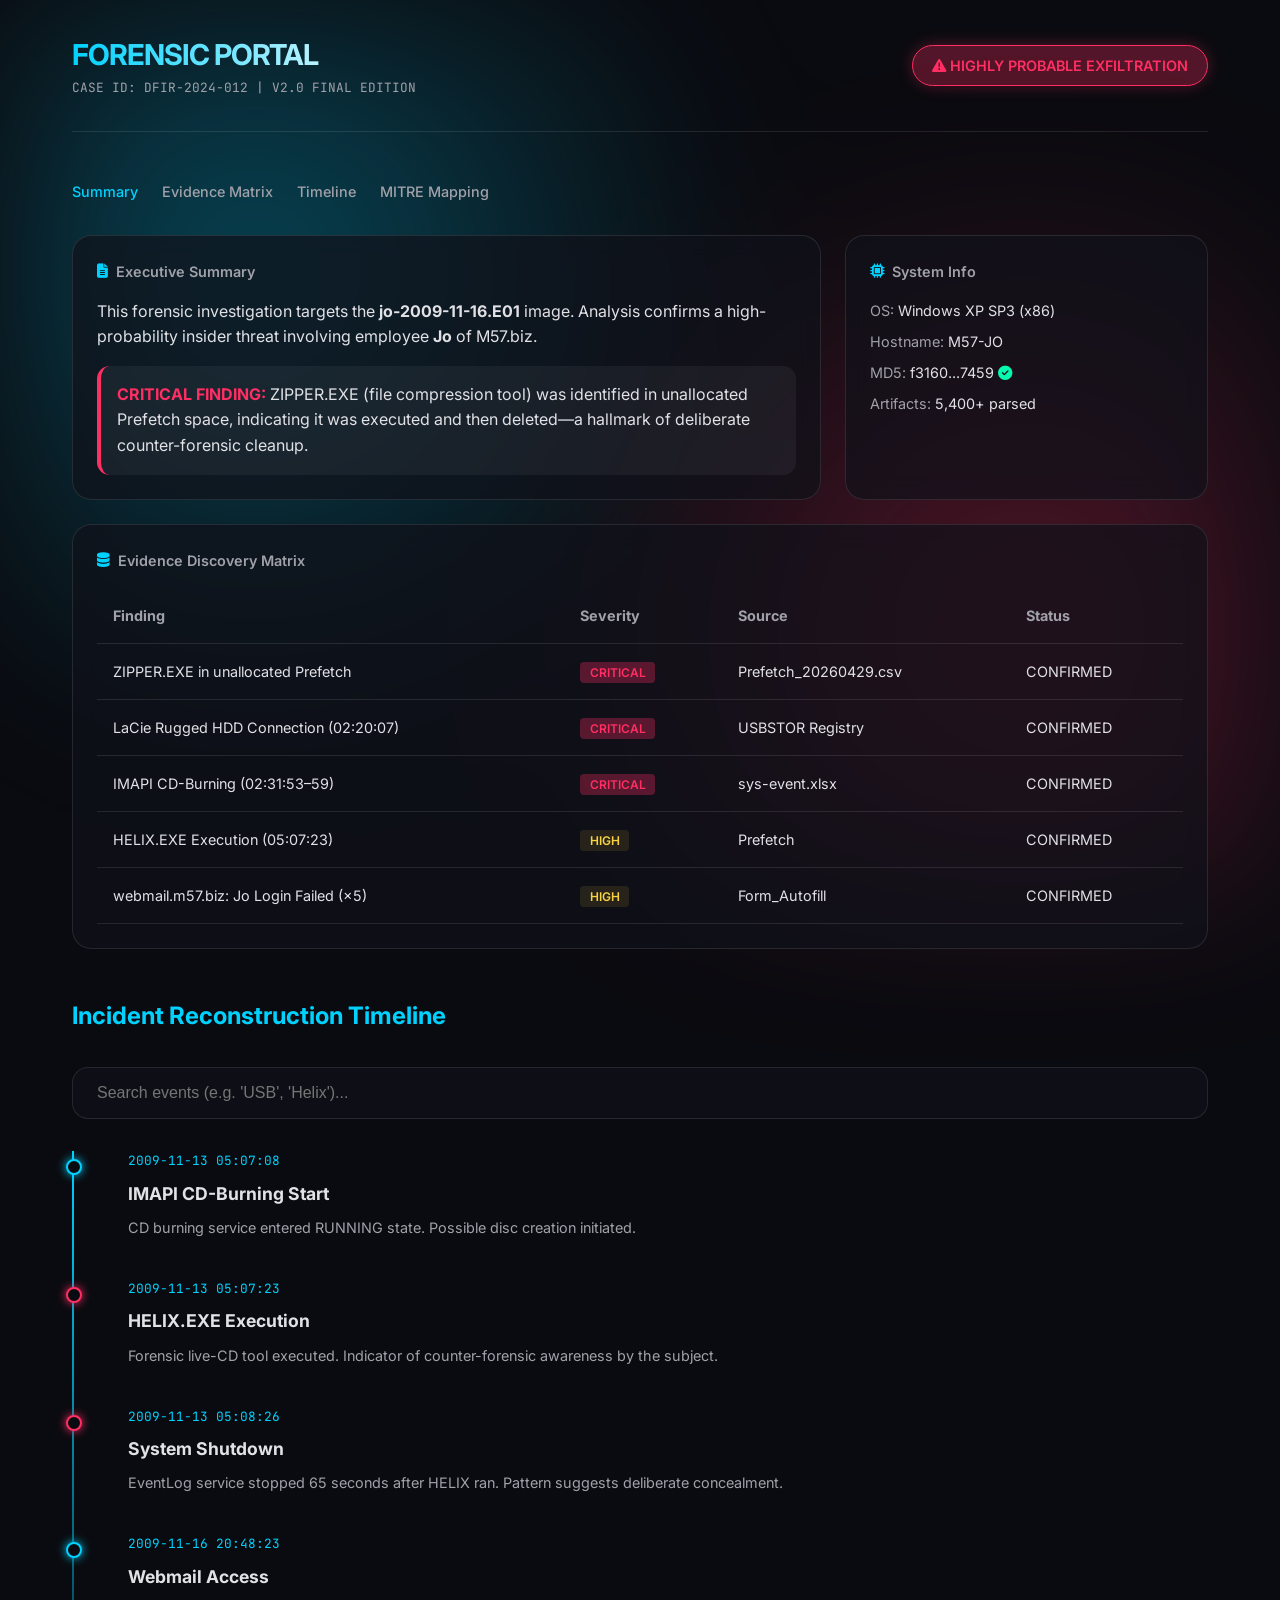
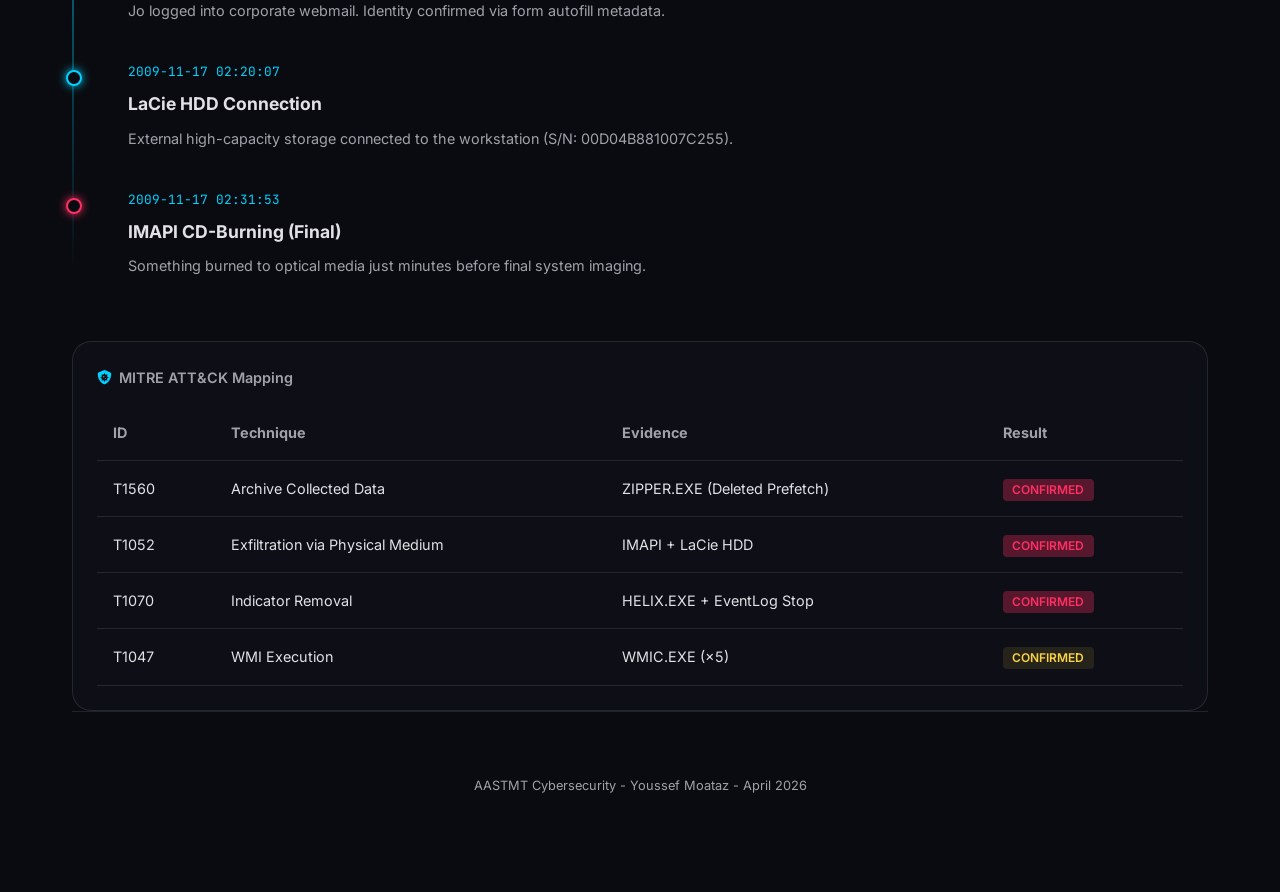
==== portal/index.html @ d5aeebb5 "Final Project Submission" ====
<!DOCTYPE html>
<html lang="en">
<head>
    <meta charset="UTF-8">
    <meta name="viewport" content="width=device-width, initial-scale=1.0">
    <title>DFIR-2024-012 | Forensic Investigation Portal</title>
    <link rel="stylesheet" href="styles.css">
    <link rel="stylesheet" href="https://cdnjs.cloudflare.com/ajax/libs/font-awesome/6.4.0/css/all.min.css">
</head>
<body>
    <div class="glow-bg"></div>
    
    <div class="container">
        <header>
            <div class="logo-area">
                <h1>FORENSIC PORTAL</h1>
                <span>Case ID: DFIR-2024-012 | v2.0 Final Edition</span>
            </div>
            <div class="verdict-badge">
                <i class="fas fa-exclamation-triangle"></i> HIGHLY PROBABLE EXFILTRATION
            </div>
        </header>

        <nav>
            <a href="#summary" class="nav-link active">Summary</a>
            <a href="#matrix" class="nav-link">Evidence Matrix</a>
            <a href="#timeline" class="nav-link">Timeline</a>
            <a href="#mitre" class="nav-link">MITRE Mapping</a>
        </nav>

        <section id="summary">
            <div class="dashboard-grid">
                <div class="card card-large">
                    <div class="card-title"><i class="fas fa-file-alt"></i> Executive Summary</div>
                    <p style="margin-bottom: 1rem;">This forensic investigation targets the <strong>jo-2009-11-16.E01</strong> image. Analysis confirms a high-probability insider threat involving employee <strong>Jo</strong> of M57.biz.</p>
                    <div style="background: rgba(255,255,255,0.05); padding: 1rem; border-radius: 0.8rem; border-left: 4px solid var(--danger);">
                        <strong style="color: var(--danger);">CRITICAL FINDING:</strong> ZIPPER.EXE (file compression tool) was identified in unallocated Prefetch space, indicating it was executed and then deleted—a hallmark of deliberate counter-forensic cleanup.
                    </div>
                </div>

                <div class="card card-small">
                    <div class="card-title"><i class="fas fa-microchip"></i> System Info</div>
                    <ul style="list-style: none; font-size: 0.9rem;">
                        <li style="margin-bottom: 0.5rem;"><span style="color: var(--text-dim);">OS:</span> Windows XP SP3 (x86)</li>
                        <li style="margin-bottom: 0.5rem;"><span style="color: var(--text-dim);">Hostname:</span> M57-JO</li>
                        <li style="margin-bottom: 0.5rem;"><span style="color: var(--text-dim);">MD5:</span> f3160...7459 <i class="fas fa-check-circle" style="color: var(--success);"></i></li>
                        <li style="margin-bottom: 0.5rem;"><span style="color: var(--text-dim);">Artifacts:</span> 5,400+ parsed</li>
                    </ul>
                </div>

                <div class="card card-full" id="matrix">
                    <div class="card-title"><i class="fas fa-database"></i> Evidence Discovery Matrix</div>
                    <table class="data-table">
                        <thead>
                            <tr>
                                <th>Finding</th>
                                <th>Severity</th>
                                <th>Source</th>
                                <th>Status</th>
                            </tr>
                        </thead>
                        <tbody>
                            <tr>
                                <td>ZIPPER.EXE in unallocated Prefetch</td>
                                <td><span class="status status-high">CRITICAL</span></td>
                                <td>Prefetch_20260429.csv</td>
                                <td>CONFIRMED</td>
                            </tr>
                            <tr>
                                <td>LaCie Rugged HDD Connection (02:20:07)</td>
                                <td><span class="status status-high">CRITICAL</span></td>
                                <td>USBSTOR Registry</td>
                                <td>CONFIRMED</td>
                            </tr>
                            <tr>
                                <td>IMAPI CD-Burning (02:31:53–59)</td>
                                <td><span class="status status-high">CRITICAL</span></td>
                                <td>sys-event.xlsx</td>
                                <td>CONFIRMED</td>
                            </tr>
                            <tr>
                                <td>HELIX.EXE Execution (05:07:23)</td>
                                <td><span class="status status-medium">HIGH</span></td>
                                <td>Prefetch</td>
                                <td>CONFIRMED</td>
                            </tr>
                            <tr>
                                <td>webmail.m57.biz: Jo Login Failed (×5)</td>
                                <td><span class="status status-medium">HIGH</span></td>
                                <td>Form_Autofill</td>
                                <td>CONFIRMED</td>
                            </tr>
                        </tbody>
                    </table>
                </div>
            </div>
        </section>

        <section id="timeline">
            <h2 style="margin-bottom: 2rem; font-size: 1.5rem; color: var(--primary);">Incident Reconstruction Timeline</h2>
            <div class="search-container">
                <input type="text" class="search-input" placeholder="Search events (e.g. 'USB', 'Helix')...">
            </div>
            
            <div class="timeline-container" id="timelineList">
                <div class="timeline-item">
                    <div class="timeline-time">2009-11-13 05:07:08</div>
                    <div class="timeline-content">
                        <h4>IMAPI CD-Burning Start</h4>
                        <p>CD burning service entered RUNNING state. Possible disc creation initiated.</p>
                    </div>
                </div>
                <div class="timeline-item critical">
                    <div class="timeline-time">2009-11-13 05:07:23</div>
                    <div class="timeline-content">
                        <h4>HELIX.EXE Execution</h4>
                        <p>Forensic live-CD tool executed. Indicator of counter-forensic awareness by the subject.</p>
                    </div>
                </div>
                <div class="timeline-item critical">
                    <div class="timeline-time">2009-11-13 05:08:26</div>
                    <div class="timeline-content">
                        <h4>System Shutdown</h4>
                        <p>EventLog service stopped 65 seconds after HELIX ran. Pattern suggests deliberate concealment.</p>
                    </div>
                </div>
                <div class="timeline-item">
                    <div class="timeline-time">2009-11-16 20:48:23</div>
                    <div class="timeline-content">
                        <h4>Webmail Access</h4>
                        <p>Jo logged into corporate webmail. Identity confirmed via form autofill metadata.</p>
                    </div>
                </div>
                <div class="timeline-item">
                    <div class="timeline-time">2009-11-17 02:20:07</div>
                    <div class="timeline-content">
                        <h4>LaCie HDD Connection</h4>
                        <p>External high-capacity storage connected to the workstation (S/N: 00D04B881007C255).</p>
                    </div>
                </div>
                <div class="timeline-item critical">
                    <div class="timeline-time">2009-11-17 02:31:53</div>
                    <div class="timeline-content">
                        <h4>IMAPI CD-Burning (Final)</h4>
                        <p>Something burned to optical media just minutes before final system imaging.</p>
                    </div>
                </div>
            </div>
        </section>

        <section id="mitre" style="margin-top: 4rem;">
            <div class="card card-full">
                <div class="card-title"><i class="fas fa-shield-virus"></i> MITRE ATT&CK Mapping</div>
                <table class="data-table">
                    <thead>
                        <tr>
                            <th>ID</th>
                            <th>Technique</th>
                            <th>Evidence</th>
                            <th>Result</th>
                        </tr>
                    </thead>
                    <tbody>
                        <tr>
                            <td>T1560</td>
                            <td>Archive Collected Data</td>
                            <td>ZIPPER.EXE (Deleted Prefetch)</td>
                            <td><span class="status status-high">CONFIRMED</span></td>
                        </tr>
                        <tr>
                            <td>T1052</td>
                            <td>Exfiltration via Physical Medium</td>
                            <td>IMAPI + LaCie HDD</td>
                            <td><span class="status status-high">CONFIRMED</span></td>
                        </tr>
                        <tr>
                            <td>T1070</td>
                            <td>Indicator Removal</td>
                            <td>HELIX.EXE + EventLog Stop</td>
                            <td><span class="status status-high">CONFIRMED</span></td>
                        </tr>
                        <tr>
                            <td>T1047</td>
                            <td>WMI Execution</td>
                            <td>WMIC.EXE (×5)</td>
                            <td><span class="status status-medium">CONFIRMED</span></td>
                        </tr>
                    </tbody>
                </table>
            </div>
        </section>

        <footer>
            <p>AASTMT Cybersecurity - Youssef Moataz - April 2026</p>
        </footer>
    </div>

    <script src="app.js"></script>
</body>
</html>
---- portal/styles.css ----
@import url('https://fonts.googleapis.com/css2?family=Inter:wght@300;400;600;700&family=JetBrains+Mono:wght@400;500&display=swap');

:root {
    --bg-dark: #0A0B10;
    --bg-card: rgba(16, 18, 27, 0.7);
    --primary: #00D2FF;
    --primary-glow: rgba(0, 210, 255, 0.3);
    --danger: #FF2E63;
    --danger-glow: rgba(255, 46, 99, 0.3);
    --success: #08F7AF;
    --success-glow: rgba(8, 247, 175, 0.3);
    --warning: #F9D342;
    --text-main: #E1E1E6;
    --text-dim: #A1A1AA;
    --border: rgba(255, 255, 255, 0.1);
    --glass: rgba(255, 255, 255, 0.03);
}

* {
    margin: 0;
    padding: 0;
    box-sizing: border-box;
}

body {
    background-color: var(--bg-dark);
    color: var(--text-main);
    font-family: 'Inter', sans-serif;
    line-height: 1.6;
    overflow-x: hidden;
}

.glow-bg {
    position: fixed;
    top: 0;
    left: 0;
    width: 100%;
    height: 100%;
    z-index: -1;
    background: 
        radial-gradient(circle at 20% 30%, var(--primary-glow) 0%, transparent 40%),
        radial-gradient(circle at 80% 70%, var(--danger-glow) 0%, transparent 40%);
    filter: blur(80px);
}

.container {
    max-width: 1200px;
    margin: 0 auto;
    padding: 2rem;
}


header {
    display: flex;
    justify-content: space-between;
    align-items: center;
    padding-bottom: 2rem;
    border-bottom: 1px solid var(--border);
    margin-bottom: 3rem;
}

.logo-area {
    display: flex;
    flex-direction: column;
}

.logo-area h1 {
    font-size: 1.8rem;
    font-weight: 700;
    letter-spacing: -1px;
    background: linear-gradient(90deg, var(--primary), #fff);
    -webkit-background-clip: text;
    -webkit-text-fill-color: transparent;
}

.logo-area span {
    color: var(--text-dim);
    font-size: 0.8rem;
    font-family: 'JetBrains Mono', monospace;
    text-transform: uppercase;
}

.verdict-badge {
    padding: 0.5rem 1.2rem;
    border-radius: 100px;
    font-weight: 600;
    font-size: 0.9rem;
    background: var(--danger-glow);
    border: 1px solid var(--danger);
    color: var(--danger);
    box-shadow: 0 0 15px var(--danger-glow);
    animation: pulse 2s infinite;
}

@keyframes pulse {
    0% { opacity: 0.8; transform: scale(1); }
    50% { opacity: 1; transform: scale(1.05); }
    100% { opacity: 0.8; transform: scale(1); }
}


.dashboard-grid {
    display: grid;
    grid-template-columns: repeat(12, 1fr);
    gap: 1.5rem;
    margin-bottom: 3rem;
}

.card {
    background: var(--bg-card);
    backdrop-filter: blur(12px);
    border: 1px solid var(--border);
    border-radius: 1.2rem;
    padding: 1.5rem;
    transition: transform 0.3s ease, border-color 0.3s ease;
}

.card:hover {
    border-color: var(--primary);
    transform: translateY(-5px);
}

.card-title {
    font-size: 0.9rem;
    font-weight: 600;
    color: var(--text-dim);
    margin-bottom: 1rem;
    display: flex;
    align-items: center;
    gap: 0.5rem;
}

.card-title i {
    color: var(--primary);
}


.card-large { grid-column: span 8; }
.card-small { grid-column: span 4; }
.card-full { grid-column: span 12; }


.data-table {
    width: 100%;
    border-collapse: collapse;
    font-size: 0.9rem;
}

.data-table th {
    text-align: left;
    padding: 1rem;
    color: var(--text-dim);
    border-bottom: 1px solid var(--border);
}

.data-table td {
    padding: 1rem;
    border-bottom: 1px solid var(--border);
}

.status {
    padding: 0.2rem 0.6rem;
    border-radius: 4px;
    font-size: 0.75rem;
    font-weight: 600;
}

.status-high { background: var(--danger-glow); color: var(--danger); }
.status-medium { background: rgba(249, 211, 66, 0.1); color: var(--warning); }
.status-low { background: var(--success-glow); color: var(--success); }


.timeline-container {
    position: relative;
    padding-left: 2rem;
}

.timeline-container::before {
    content: '';
    position: absolute;
    left: 0;
    top: 0;
    width: 2px;
    height: 100%;
    background: linear-gradient(to bottom, var(--primary), transparent);
}

.timeline-item {
    position: relative;
    margin-bottom: 2.5rem;
    padding-left: 1.5rem;
}

.timeline-item::before {
    content: '';
    position: absolute;
    left: -2.4rem;
    top: 0.5rem;
    width: 12px;
    height: 12px;
    border-radius: 50%;
    background: var(--bg-dark);
    border: 2px solid var(--primary);
    box-shadow: 0 0 10px var(--primary);
}

.timeline-item.critical::before {
    border-color: var(--danger);
    box-shadow: 0 0 10px var(--danger);
}

.timeline-time {
    font-family: 'JetBrains Mono', monospace;
    font-size: 0.8rem;
    color: var(--primary);
    margin-bottom: 0.5rem;
}

.timeline-content h4 {
    margin-bottom: 0.5rem;
    font-size: 1.1rem;
}

.timeline-content p {
    font-size: 0.9rem;
    color: var(--text-dim);
}


nav {
    display: flex;
    gap: 1.5rem;
    margin-bottom: 2rem;
}

.nav-link {
    color: var(--text-dim);
    text-decoration: none;
    font-size: 0.9rem;
    font-weight: 500;
    transition: color 0.3s ease;
}

.nav-link:hover, .nav-link.active {
    color: var(--primary);
}


.search-container {
    margin-bottom: 2rem;
    position: relative;
}

.search-input {
    width: 100%;
    background: var(--bg-card);
    border: 1px solid var(--border);
    padding: 1rem 1.5rem;
    border-radius: 1rem;
    color: #fff;
    font-size: 1rem;
    outline: none;
    transition: border-color 0.3s ease;
}

.search-input:focus {
    border-color: var(--primary);
}


footer {
    text-align: center;
    padding: 4rem 0;
    color: var(--text-dim);
    font-size: 0.8rem;
    border-top: 1px solid var(--border);
}

@media (max-width: 768px) {
    .card-large, .card-small { grid-column: span 12; }
    header { flex-direction: column; gap: 1rem; text-align: center; }
}
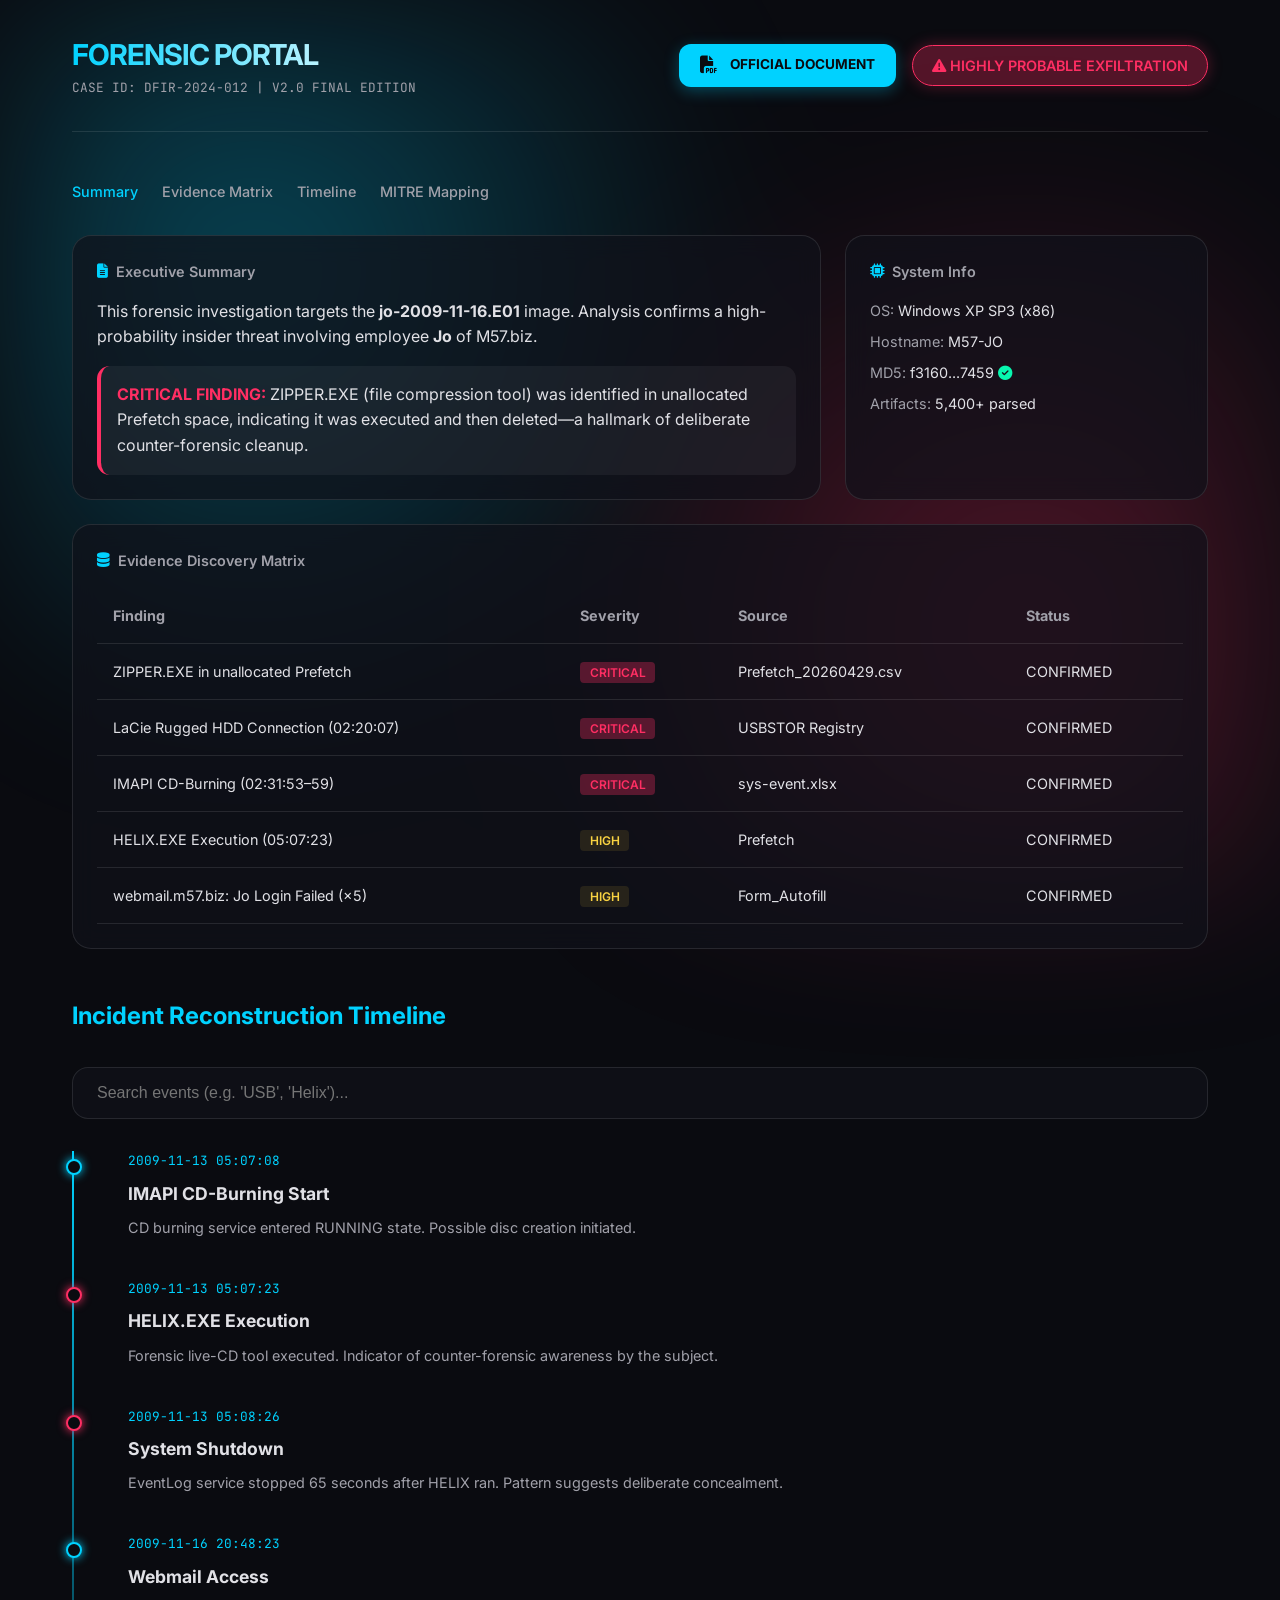
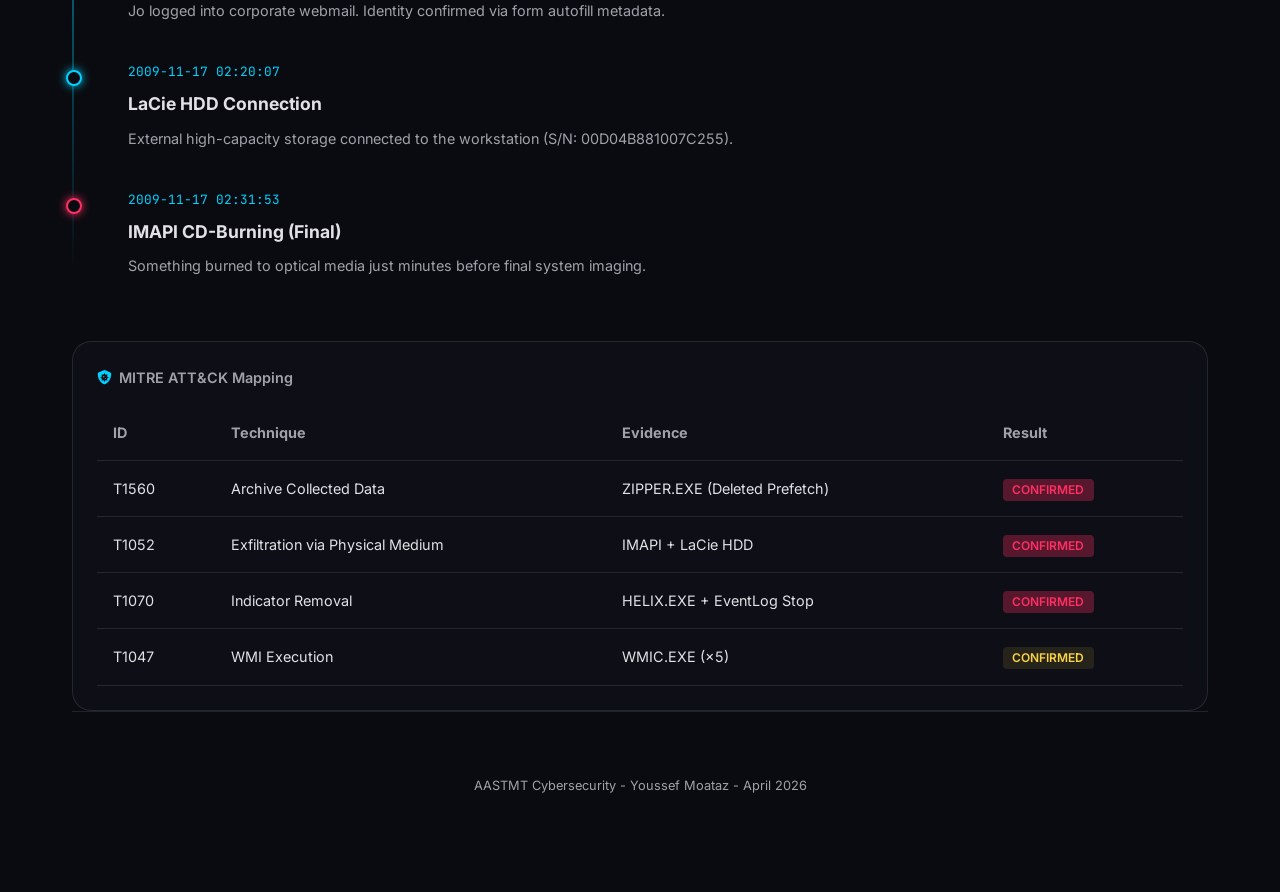
==== commit b139c5d5: "Add official document button to portal header" ====
--- a/portal/index.html
+++ b/portal/index.html
@@ -16,8 +16,13 @@
                 <h1>FORENSIC PORTAL</h1>
                 <span>Case ID: DFIR-2024-012 | v2.0 Final Edition</span>
             </div>
-            <div class="verdict-badge">
-                <i class="fas fa-exclamation-triangle"></i> HIGHLY PROBABLE EXFILTRATION
+            <div style="display: flex; gap: 1rem; align-items: center;">
+                <a href="../DFIR_FINAL_v2.pdf" target="_blank" class="btn-primary">
+                    <i class="fas fa-file-pdf"></i> OFFICIAL DOCUMENT
+                </a>
+                <div class="verdict-badge">
+                    <i class="fas fa-exclamation-triangle"></i> HIGHLY PROBABLE EXFILTRATION
+                </div>
             </div>
         </header>
 
--- a/portal/styles.css
+++ b/portal/styles.css
@@ -98,6 +98,32 @@
     100% { opacity: 0.8; transform: scale(1); }
 }
 
+.btn-primary {
+    display: inline-flex;
+    align-items: center;
+    gap: 0.8rem;
+    background: var(--primary);
+    color: var(--bg-dark);
+    padding: 0.6rem 1.2rem;
+    border-radius: 12px;
+    font-weight: 700;
+    font-size: 0.85rem;
+    text-decoration: none;
+    transition: all 0.3s cubic-bezier(0.4, 0, 0.2, 1);
+    box-shadow: 0 4px 15px var(--primary-glow);
+    border: 1px solid transparent;
+}
+
+.btn-primary:hover {
+    transform: translateY(-2px);
+    box-shadow: 0 8px 25px var(--primary-glow);
+    filter: brightness(1.1);
+}
+
+.btn-primary i {
+    font-size: 1.1rem;
+}
+
 
 .dashboard-grid {
     display: grid;
